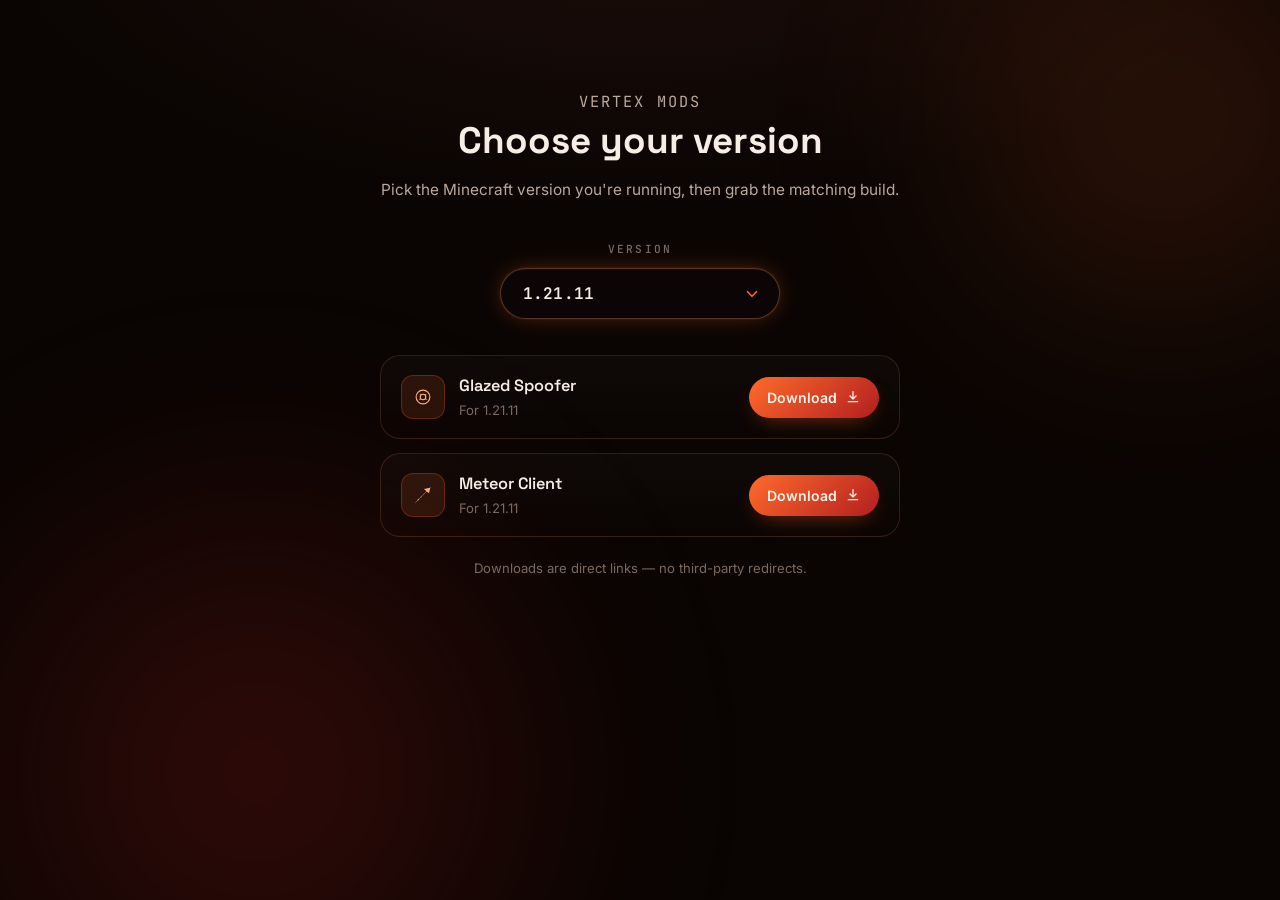
==== downloads.html @ 09768b28 "Add files via upload" ====
<!DOCTYPE html>
<html lang="en">
<head>
<meta charset="UTF-8">
<meta name="viewport" content="width=device-width, initial-scale=1.0">
<title>Vertex Mods — Downloads</title>
<meta name="description" content="Download Vertex Mods — pick your Minecraft version and grab the right build.">

<link rel="preconnect" href="https://fonts.googleapis.com">
<link rel="preconnect" href="https://fonts.gstatic.com" crossorigin>
<link href="https://fonts.googleapis.com/css2?family=Space+Grotesk:wght@500;600;700&family=Inter:wght@400;500;600;700&family=JetBrains+Mono:wght@500&display=swap" rel="stylesheet">

<style>
  :root{
    --bg:            #0a0503;
    --bg-elev:       #120907;
    --panel:         #0d0705;
    --pill-bg:       #0b0605;
    --ink:           #f6ede4;
    --ink-dim:       #baa89c;
    --ink-faint:     #7c6a60;

    --ember:         #ff6a2b;
    --ember-soft:    #ffb37a;
    --crimson:       #b21f1f;
    --gold:          #ffc46b;

    --line:          rgba(255,150,90,0.16);
    --line-strong:   rgba(255,150,90,0.32);

    --radius-l:      20px;
    --radius-m:      14px;
    --radius-pill:   999px;

    --ease:          cubic-bezier(.22,.61,.36,1);
    --font-display:  'Space Grotesk', system-ui, sans-serif;
    --font-body:     'Inter', system-ui, sans-serif;
    --font-mono:     'JetBrains Mono', monospace;
  }

  *,*::before,*::after{ box-sizing:border-box; }
  html,body{ height:100%; }
  body{
    margin:0;
    background:
      radial-gradient(ellipse 90% 55% at 50% -8%, #1c0d09 0%, var(--bg) 55%),
      var(--bg);
    color:var(--ink);
    font-family:var(--font-body);
    line-height:1.5;
    -webkit-font-smoothing:antialiased;
    display:flex;
    align-items:flex-start;
    justify-content:center;
    padding:min(10vh,90px) 20px 80px;
    overflow-x:hidden;
  }
  a{ color:inherit; text-decoration:none; }
  ::selection{ background:var(--ember); color:#1a0a04; }
  :focus-visible{
    outline:2px solid var(--ember-soft);
    outline-offset:3px;
    border-radius:6px;
  }

  /* faint ambient glow, purely decorative */
  body::before{
    content:'';
    position:fixed;
    inset:auto auto -20vw -10vw;
    width:60vw; height:60vw;
    background:radial-gradient(circle, var(--crimson) 0%, transparent 70%);
    opacity:0.28;
    filter:blur(100px);
    z-index:-1;
    pointer-events:none;
  }
  body::after{
    content:'';
    position:fixed;
    inset:-14vw -14vw auto auto;
    width:46vw; height:46vw;
    background:radial-gradient(circle, var(--ember) 0%, transparent 72%);
    opacity:0.18;
    filter:blur(100px);
    z-index:-1;
    pointer-events:none;
  }

  .page{
    width:100%;
    max-width:520px;
  }

  .page-head{
    text-align:center;
    margin-bottom:40px;
  }
  .eyebrow{
    font-family:var(--font-mono);
    font-size:0.72rem;
    letter-spacing:0.14em;
    text-transform:uppercase;
    color:var(--ember-soft);
    margin:0 0 12px;
  }
  .page-head h1{
    font-family:var(--font-display);
    font-weight:700;
    font-size:clamp(1.7rem, 4.5vw, 2.3rem);
    margin:0 0 10px;
  }
  .page-head p{
    color:var(--ink-dim);
    margin:0;
    font-size:0.96rem;
  }

  /* ============================================================
     Version selector
     ============================================================ */
  .version-block{
    position:relative;
    display:flex;
    flex-direction:column;
    align-items:center;
    margin-bottom:36px;
  }
  .version-label{
    font-family:var(--font-mono);
    font-size:0.7rem;
    font-weight:500;
    letter-spacing:0.18em;
    text-transform:uppercase;
    color:var(--ink-faint);
    margin:0 0 10px;
  }

  .version-pill{
    position:relative;
    display:flex;
    align-items:center;
    justify-content:space-between;
    gap:28px;
    width:100%;
    max-width:280px;
    padding:14px 18px 14px 22px;
    border-radius:var(--radius-pill);
    background:var(--pill-bg);
    border:1px solid var(--line-strong);
    box-shadow:
      0 0 0 1px rgba(255,110,50,0.05),
      0 0 24px -6px rgba(255,106,43,0.45),
      inset 0 1px 0 rgba(255,255,255,0.03);
    color:var(--ink);
    font-family:var(--font-body);
    font-weight:600;
    font-size:1rem;
    cursor:pointer;
    transition:border-color .25s var(--ease), box-shadow .3s var(--ease), transform .2s var(--ease);
  }
  .version-pill:hover{
    border-color:var(--ember-soft);
    box-shadow:
      0 0 0 1px rgba(255,110,50,0.08),
      0 0 32px -4px rgba(255,106,43,0.6),
      inset 0 1px 0 rgba(255,255,255,0.04);
  }
  .version-pill:active{ transform:scale(0.98); }
  .version-pill.is-open{
    border-color:var(--ember);
    box-shadow:
      0 0 0 1px rgba(255,110,50,0.12),
      0 0 36px -2px rgba(255,106,43,0.7),
      inset 0 1px 0 rgba(255,255,255,0.05);
  }

  .version-current{
    display:flex;
    align-items:baseline;
    gap:8px;
  }
  .version-current .v-number{
    font-family:var(--font-mono);
    letter-spacing:0.01em;
  }

  .chevron{
    flex-shrink:0;
    width:18px; height:18px;
    color:var(--ember);
    transition:transform .3s var(--ease);
  }
  .version-pill.is-open .chevron{
    transform:rotate(180deg);
  }

  .version-dropdown{
    position:absolute;
    top:calc(100% + 10px);
    left:50%;
    width:100%;
    max-width:280px;
    transform:translate(-50%, -8px) scale(0.96);
    background:var(--panel);
    border:1px solid var(--line-strong);
    border-radius:var(--radius-m);
    box-shadow:
      0 20px 50px -16px rgba(0,0,0,0.7),
      0 0 30px -10px rgba(255,106,43,0.35);
    padding:6px;
    opacity:0;
    visibility:hidden;
    pointer-events:none;
    transition:opacity .22s var(--ease), transform .22s var(--ease), visibility .22s;
    z-index:20;
  }
  .version-dropdown.is-open{
    opacity:1;
    visibility:visible;
    pointer-events:auto;
    transform:translate(-50%, 0) scale(1);
  }

  .version-option{
    display:flex;
    align-items:center;
    justify-content:space-between;
    width:100%;
    padding:11px 14px;
    border-radius:calc(var(--radius-m) - 4px);
    background:transparent;
    border:none;
    color:var(--ink-dim);
    font-family:var(--font-mono);
    font-size:0.92rem;
    text-align:left;
    cursor:pointer;
    transition:background .18s var(--ease), color .18s var(--ease);
  }
  .version-option:hover{
    background:rgba(255,110,50,0.1);
    color:var(--ink);
  }
  .version-option.is-selected{
    color:var(--ember-soft);
    background:rgba(255,110,50,0.08);
  }
  .version-option .check{
    width:16px; height:16px;
    color:var(--ember);
    opacity:0;
    transition:opacity .15s var(--ease);
  }
  .version-option.is-selected .check{ opacity:1; }

  /* ============================================================
     Download cards
     ============================================================ */
  .downloads{
    display:flex;
    flex-direction:column;
    gap:14px;
  }

  .download-card{
    display:flex;
    align-items:center;
    justify-content:space-between;
    gap:16px;
    padding:18px 20px;
    border-radius:var(--radius-l);
    background:linear-gradient(180deg, rgba(255,255,255,0.025), rgba(255,255,255,0.005));
    border:1px solid var(--line);
    transition:border-color .3s var(--ease), transform .3s var(--ease), box-shadow .3s var(--ease);
    animation:card-in .5s var(--ease) both;
  }
  .download-card:hover{
    border-color:var(--line-strong);
    transform:translateY(-2px);
    box-shadow:0 16px 40px -20px rgba(0,0,0,0.6);
  }

  @keyframes card-in{
    from{ opacity:0; transform:translateY(10px); }
    to{ opacity:1; transform:translateY(0); }
  }

  .download-info{
    display:flex;
    align-items:center;
    gap:14px;
    min-width:0;
  }
  .download-icon{
    flex-shrink:0;
    width:44px; height:44px;
    display:flex; align-items:center; justify-content:center;
    border-radius:12px;
    background:rgba(255,110,50,0.12);
    color:var(--ember-soft);
    box-shadow:inset 0 0 0 1px rgba(255,110,50,0.25);
  }
  .download-icon svg{ width:22px; height:22px; }

  .download-text h3{
    margin:0 0 2px;
    font-family:var(--font-display);
    font-size:1.02rem;
    font-weight:600;
  }
  .download-text p{
    margin:0;
    font-size:0.82rem;
    color:var(--ink-faint);
  }

  .download-action{
    flex-shrink:0;
    display:inline-flex;
    align-items:center;
    gap:8px;
    padding:10px 18px;
    border-radius:var(--radius-pill);
    font-family:var(--font-body);
    font-weight:600;
    font-size:0.88rem;
    background:linear-gradient(135deg, var(--ember), var(--crimson));
    color:#fff2e8;
    box-shadow:0 8px 22px -10px rgba(255,90,30,0.55);
    transition:transform .2s var(--ease), box-shadow .2s var(--ease), background .2s var(--ease);
    white-space:nowrap;
  }
  .download-action:hover{
    transform:translateY(-2px);
    box-shadow:0 12px 28px -10px rgba(255,90,30,0.75);
  }
  .download-action svg{ width:16px; height:16px; }

  .download-action.is-disabled{
    background:rgba(255,255,255,0.04);
    color:var(--ink-faint);
    box-shadow:none;
    cursor:not-allowed;
    pointer-events:none;
  }

  .note{
    margin-top:22px;
    text-align:center;
    font-size:0.82rem;
    color:var(--ink-faint);
  }

  @media (max-width:480px){
    .download-card{
      flex-direction:column;
      align-items:flex-start;
    }
    .download-action{ width:100%; justify-content:center; }
  }
</style>
</head>
<body>

<div class="page">

  <div class="page-head">
    <p class="eyebrow">Vertex Mods</p>
    <h1>Choose your version</h1>
    <p>Pick the Minecraft version you're running, then grab the matching build.</p>
  </div>

  <!-- VERSION SELECTOR -->
  <div class="version-block">
    <p class="version-label">Version</p>

    <button
      type="button"
      class="version-pill"
      id="versionPill"
      aria-haspopup="listbox"
      aria-expanded="false">
      <span class="version-current">
        <span class="v-number" id="currentVersion">1.21.11</span>
      </span>
      <svg class="chevron" viewBox="0 0 24 24" fill="none" aria-hidden="true">
        <path d="M6 9l6 6 6-6" stroke="currentColor" stroke-width="2.2" stroke-linecap="round" stroke-linejoin="round"/>
      </svg>
    </button>

    <div class="version-dropdown" id="versionDropdown" role="listbox" aria-label="Select version">
      <button type="button" class="version-option is-selected" role="option" aria-selected="true" data-version="1.21.11">
        <span>1.21.11</span>
        <svg class="check" viewBox="0 0 24 24" fill="none"><path d="M4 12.5l5 5L20 6" stroke="currentColor" stroke-width="2.4" stroke-linecap="round" stroke-linejoin="round"/></svg>
      </button>
      <button type="button" class="version-option" role="option" aria-selected="false" data-version="1.21.4">
        <span>1.21.4</span>
        <svg class="check" viewBox="0 0 24 24" fill="none"><path d="M4 12.5l5 5L20 6" stroke="currentColor" stroke-width="2.4" stroke-linecap="round" stroke-linejoin="round"/></svg>
      </button>
      <button type="button" class="version-option" role="option" aria-selected="false" data-version="26.1.2">
        <span>26.1.2</span>
        <svg class="check" viewBox="0 0 24 24" fill="none"><path d="M4 12.5l5 5L20 6" stroke="currentColor" stroke-width="2.4" stroke-linecap="round" stroke-linejoin="round"/></svg>
      </button>
    </div>
  </div>

  <!-- DOWNLOAD CARDS -->
  <div class="downloads">

    <div class="download-card">
      <div class="download-info">
        <div class="download-icon">
          <svg viewBox="0 0 48 48" fill="none" xmlns="http://www.w3.org/2000/svg">
            <circle cx="24" cy="24" r="15" stroke="currentColor" stroke-width="2.4"/>
            <circle cx="24" cy="24" r="6" stroke="currentColor" stroke-width="2.4"/>
            <circle cx="18" cy="18" r="1.3" fill="currentColor"/>
            <circle cx="30" cy="19" r="1.3" fill="currentColor"/>
            <circle cx="31" cy="29" r="1.3" fill="currentColor"/>
            <circle cx="17" cy="29" r="1.3" fill="currentColor"/>
          </svg>
        </div>
        <div class="download-text">
          <h3>Glazed Spoofer</h3>
          <p id="glazedMeta">For 1.21.11</p>
        </div>
      </div>
      <a class="download-action" id="glazedBtn" href="#" data-mod="Glazed Spoofer">
        <span id="glazedLabel">Download</span>
        <svg viewBox="0 0 24 24" fill="none"><path d="M12 4v11m0 0l-4.5-4.5M12 15l4.5-4.5M5 19h14" stroke="currentColor" stroke-width="2" stroke-linecap="round" stroke-linejoin="round"/></svg>
      </a>
    </div>

    <div class="download-card">
      <div class="download-info">
        <div class="download-icon">
          <svg viewBox="0 0 48 48" fill="none" xmlns="http://www.w3.org/2000/svg">
            <path d="M8 40 L40 8" stroke="currentColor" stroke-width="2" stroke-linecap="round" opacity="0.5"/>
            <path d="M40 8 L26 11 L37 20 Z" fill="currentColor"/>
            <circle cx="14" cy="34" r="2" fill="currentColor" opacity="0.6"/>
            <circle cx="20" cy="28" r="1.4" fill="currentColor" opacity="0.4"/>
          </svg>
        </div>
        <div class="download-text">
          <h3>Meteor Client</h3>
          <p id="meteorMeta">For 1.21.11</p>
        </div>
      </div>
      <a class="download-action" id="meteorBtn" href="#" data-mod="Meteor Client">
        <span id="meteorLabel">Download</span>
        <svg viewBox="0 0 24 24" fill="none"><path d="M12 4v11m0 0l-4.5-4.5M12 15l4.5-4.5M5 19h14" stroke="currentColor" stroke-width="2" stroke-linecap="round" stroke-linejoin="round"/></svg>
      </a>
    </div>

  </div>

  <p class="note">Downloads are direct links — no third-party redirects.</p>

</div>

<script>
(function(){
  "use strict";

  // ----------------------------------------------------------
  // Data: download links per version. `null` = not yet available.
  // ----------------------------------------------------------
  const VERSIONS = {
    "1.21.11": {
      glazed: "https://drive.google.com/uc?export=download&id=1bz_4yasl8psfVGVjFgmHKtCRx3Q2ekTz",
      meteor: "https://drive.google.com/uc?export=download&id=1RMzQUQhiDYRKS0xuBY42j_QFdehZg5KE"
    },
    "1.21.4": {
      glazed: "https://drive.google.com/uc?export=download&id=1M7OE42bwj79OCcnZneToAEacbNvRND6-",
      meteor: "https://drive.google.com/uc?export=download&id=1YRO8eEI4bwlq3WKF9J5ExbaQzMV_ZFCK"
    },
    "26.1.2": {
      glazed: "https://drive.google.com/uc?export=download&id=1WBCewxGEShjSPOQXJz-F7bfCKAK5tMKJ",
      meteor: "https://drive.google.com/uc?export=download&id=1LITAHJlJC2-2rNwuXVXX9HnN63jA2XA4"
    }
  };

  const DEFAULT_VERSION = "1.21.11";

  const pill         = document.getElementById('versionPill');
  const dropdown      = document.getElementById('versionDropdown');
  const currentLabel  = document.getElementById('currentVersion');
  const options        = Array.from(dropdown.querySelectorAll('.version-option'));

  const glazedBtn   = document.getElementById('glazedBtn');
  const glazedLabel = document.getElementById('glazedLabel');
  const glazedMeta  = document.getElementById('glazedMeta');

  const meteorBtn   = document.getElementById('meteorBtn');
  const meteorLabel = document.getElementById('meteorLabel');
  const meteorMeta  = document.getElementById('meteorMeta');

  function setDownload(btn, labelEl, metaEl, url, version){
    metaEl.textContent = `For ${version}`;
    if (url){
      btn.href = url;
      btn.removeAttribute('aria-disabled');
      btn.classList.remove('is-disabled');
      labelEl.textContent = 'Download';
    } else {
      btn.href = '#';
      btn.setAttribute('aria-disabled', 'true');
      btn.classList.add('is-disabled');
      labelEl.textContent = 'Coming soon';
    }
  }

  function applyVersion(version){
    const data = VERSIONS[version] || VERSIONS[DEFAULT_VERSION];
    currentLabel.textContent = version;

    options.forEach(opt => {
      const isSelected = opt.dataset.version === version;
      opt.classList.toggle('is-selected', isSelected);
      opt.setAttribute('aria-selected', isSelected ? 'true' : 'false');
    });

    setDownload(glazedBtn, glazedLabel, glazedMeta, data.glazed, version);
    setDownload(meteorBtn, meteorLabel, meteorMeta, data.meteor, version);
  }

  function openDropdown(){
    dropdown.classList.add('is-open');
    pill.classList.add('is-open');
    pill.setAttribute('aria-expanded', 'true');
  }

  function closeDropdown(){
    dropdown.classList.remove('is-open');
    pill.classList.remove('is-open');
    pill.setAttribute('aria-expanded', 'false');
  }

  pill.addEventListener('click', () => {
    const isOpen = dropdown.classList.contains('is-open');
    if (isOpen) closeDropdown(); else openDropdown();
  });

  options.forEach(opt => {
    opt.addEventListener('click', () => {
      applyVersion(opt.dataset.version);
      closeDropdown();
      pill.focus();
    });
  });

  document.addEventListener('click', (e) => {
    if (!e.target.closest('.version-block')){
      closeDropdown();
    }
  });

  document.addEventListener('keydown', (e) => {
    if (e.key === 'Escape') closeDropdown();
  });

  // disabled placeholder buttons shouldn't navigate
  [glazedBtn, meteorBtn].forEach(btn => {
    btn.addEventListener('click', (e) => {
      if (btn.classList.contains('is-disabled')){
        e.preventDefault();
      }
    });
  });

  // init
  applyVersion(DEFAULT_VERSION);
})();
</script>

</body>
</html>
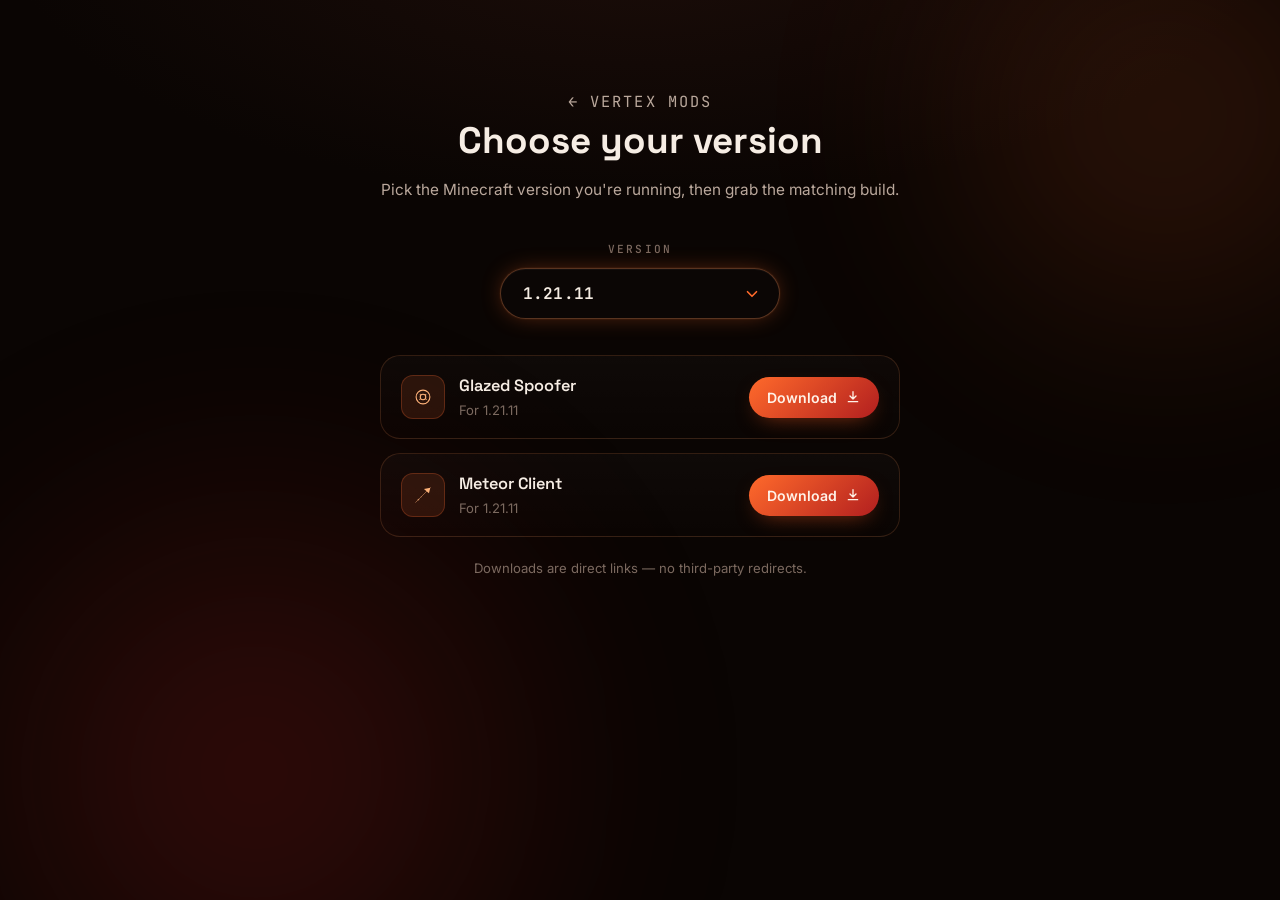
==== commit 50727fcc: "Add files via upload" ====
--- a/downloads.html
+++ b/downloads.html
@@ -366,7 +366,7 @@
 <div class="page">
 
   <div class="page-head">
-    <p class="eyebrow">Vertex Mods</p>
+    <p class="eyebrow"><a href="index.html" style="color:inherit;">← Vertex Mods</a></p>
     <h1>Choose your version</h1>
     <p>Pick the Minecraft version you're running, then grab the matching build.</p>
   </div>
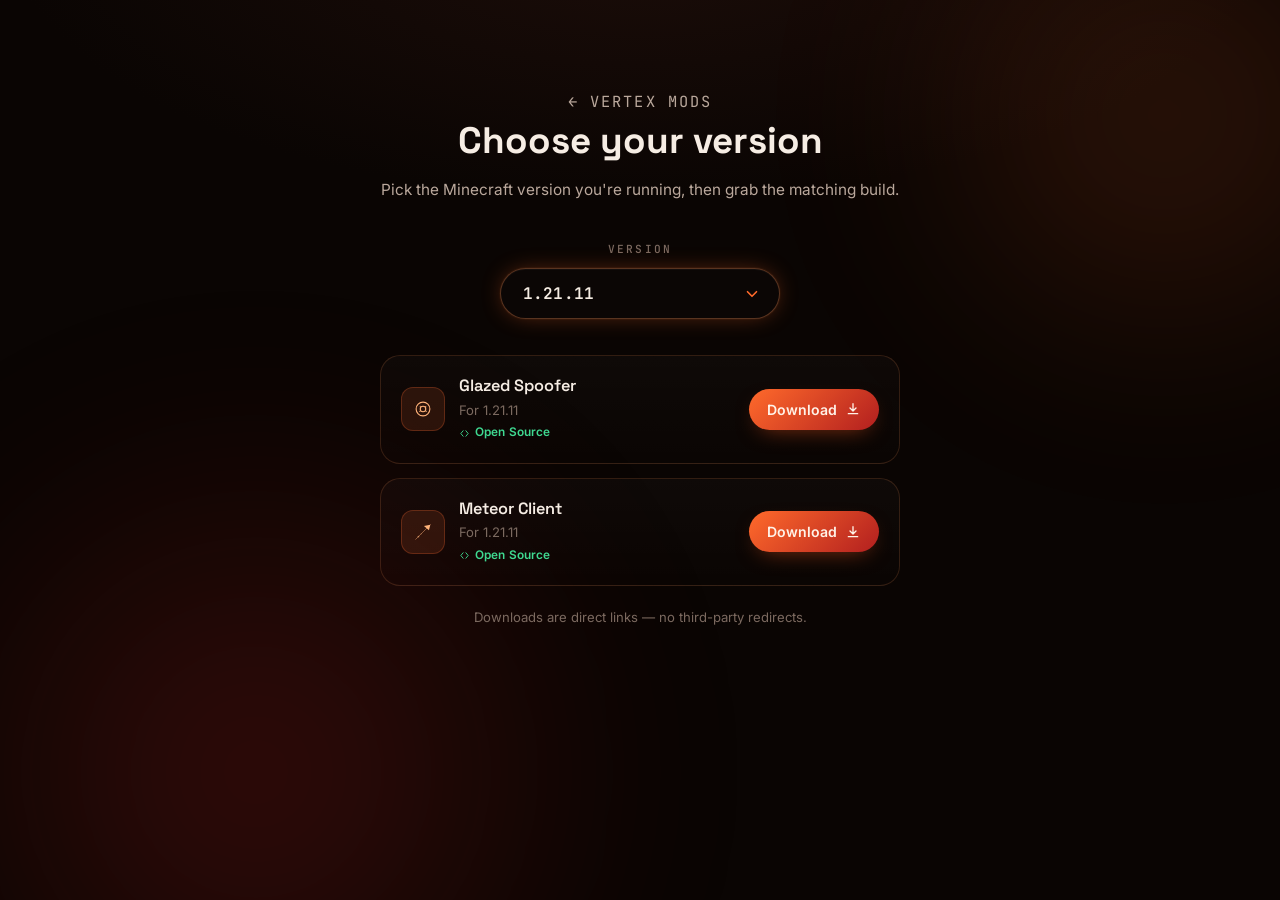
==== commit 1603bf83: "Add files via upload" ====
--- a/downloads.html
+++ b/downloads.html
@@ -24,6 +24,8 @@
     --ember-soft:    #ffb37a;
     --crimson:       #b21f1f;
     --gold:          #ffc46b;
+    --ok:            #1eaa63;
+    --ok-soft:       #3fd991;
 
     --line:          rgba(255,150,90,0.16);
     --line-strong:   rgba(255,150,90,0.32);
@@ -314,6 +316,17 @@
     font-size:0.82rem;
     color:var(--ink-faint);
   }
+  .oss-badge{
+    display:inline-flex;
+    align-items:center;
+    gap:5px;
+    margin-top:4px;
+    font-size:0.74rem;
+    font-weight:600;
+    letter-spacing:0.01em;
+    color:var(--ok-soft);
+  }
+  .oss-badge svg{ width:11px; height:11px; }
 
   .download-action{
     flex-shrink:0;
@@ -359,9 +372,43 @@
     }
     .download-action{ width:100%; justify-content:center; }
   }
+
+  /* ---------------- Loading screen ---------------- */
+  .load-screen{position:fixed;inset:0;z-index:999;display:flex;align-items:center;justify-content:center;background:radial-gradient(ellipse 120% 80% at 50% 40%,#1a0d1f 0%,#0a0503 60%);animation:load-screen-out 1.1s cubic-bezier(.22,.61,.36,1) forwards;}
+  @keyframes load-screen-out{0%,55%{opacity:1;visibility:visible;}100%{opacity:0;visibility:hidden;pointer-events:none;}}
+  .load-inner{display:flex;flex-direction:column;align-items:center;gap:20px;}
+  .load-mark{width:44px;height:44px;display:block;animation:load-pulse .9s ease-in-out infinite;filter:drop-shadow(0 0 18px rgba(255,140,70,.55));}
+  @keyframes load-pulse{0%,100%{transform:scale(1);opacity:.82;}50%{transform:scale(1.14);opacity:1;}}
+  .load-text{margin:0;font-family:'Space Grotesk',system-ui,sans-serif;font-weight:700;font-size:.95rem;letter-spacing:.04em;color:#f6ede4;}
+  .load-text em{font-style:normal;color:#ffb37a;}
+  .load-bar{width:120px;height:4px;border-radius:999px;background:rgba(255,180,130,.14);overflow:hidden;}
+  .load-bar span{display:block;height:100%;width:36%;border-radius:999px;background:linear-gradient(90deg,#ffc46b,#ff6a2b);animation:load-sweep .7s ease-in-out infinite;}
+  @keyframes load-sweep{0%{transform:translateX(-120%);}100%{transform:translateX(300%);}}
+  @media (prefers-reduced-motion: reduce){
+    .load-screen{animation-duration:.01ms;animation-delay:0s;}
+    .load-mark,.load-bar span{animation:none;}
+  }
 </style>
 </head>
 <body>
+
+<!-- Loading screen -->
+<div id="loadScreen" class="load-screen" aria-hidden="true">
+  <div class="load-inner">
+    <svg class="load-mark" width="44" height="44" viewBox="0 0 32 32" fill="none" xmlns="http://www.w3.org/2000/svg">
+      <path d="M16 2L4 22h8l-2 8 14-20h-8l0-8z" fill="url(#loadGrad)"/>
+      <defs>
+        <linearGradient id="loadGrad" x1="4" y1="2" x2="24" y2="30" gradientUnits="userSpaceOnUse">
+          <stop stop-color="#FFC46B"/>
+          <stop offset="0.55" stop-color="#FF6A2B"/>
+          <stop offset="1" stop-color="#B21F1F"/>
+        </linearGradient>
+      </defs>
+    </svg>
+    <p class="load-text">VERTEX <em>MODS</em></p>
+    <div class="load-bar"><span></span></div>
+  </div>
+</div>
 
 <div class="page">
 
@@ -423,6 +470,7 @@
         <div class="download-text">
           <h3>Glazed Spoofer</h3>
           <p id="glazedMeta">For 1.21.11</p>
+          <span class="oss-badge"><svg viewBox="0 0 24 24" fill="none"><path d="M9 6l-5 6 5 6M15 6l5 6-5 6" stroke="currentColor" stroke-width="2" stroke-linecap="round" stroke-linejoin="round"/></svg> Open Source</span>
         </div>
       </div>
       <a class="download-action" id="glazedBtn" href="#" data-mod="Glazed Spoofer">
@@ -444,6 +492,7 @@
         <div class="download-text">
           <h3>Meteor Client</h3>
           <p id="meteorMeta">For 1.21.11</p>
+          <span class="oss-badge"><svg viewBox="0 0 24 24" fill="none"><path d="M9 6l-5 6 5 6M15 6l5 6-5 6" stroke="currentColor" stroke-width="2" stroke-linecap="round" stroke-linejoin="round"/></svg> Open Source</span>
         </div>
       </div>
       <a class="download-action" id="meteorBtn" href="#" data-mod="Meteor Client">
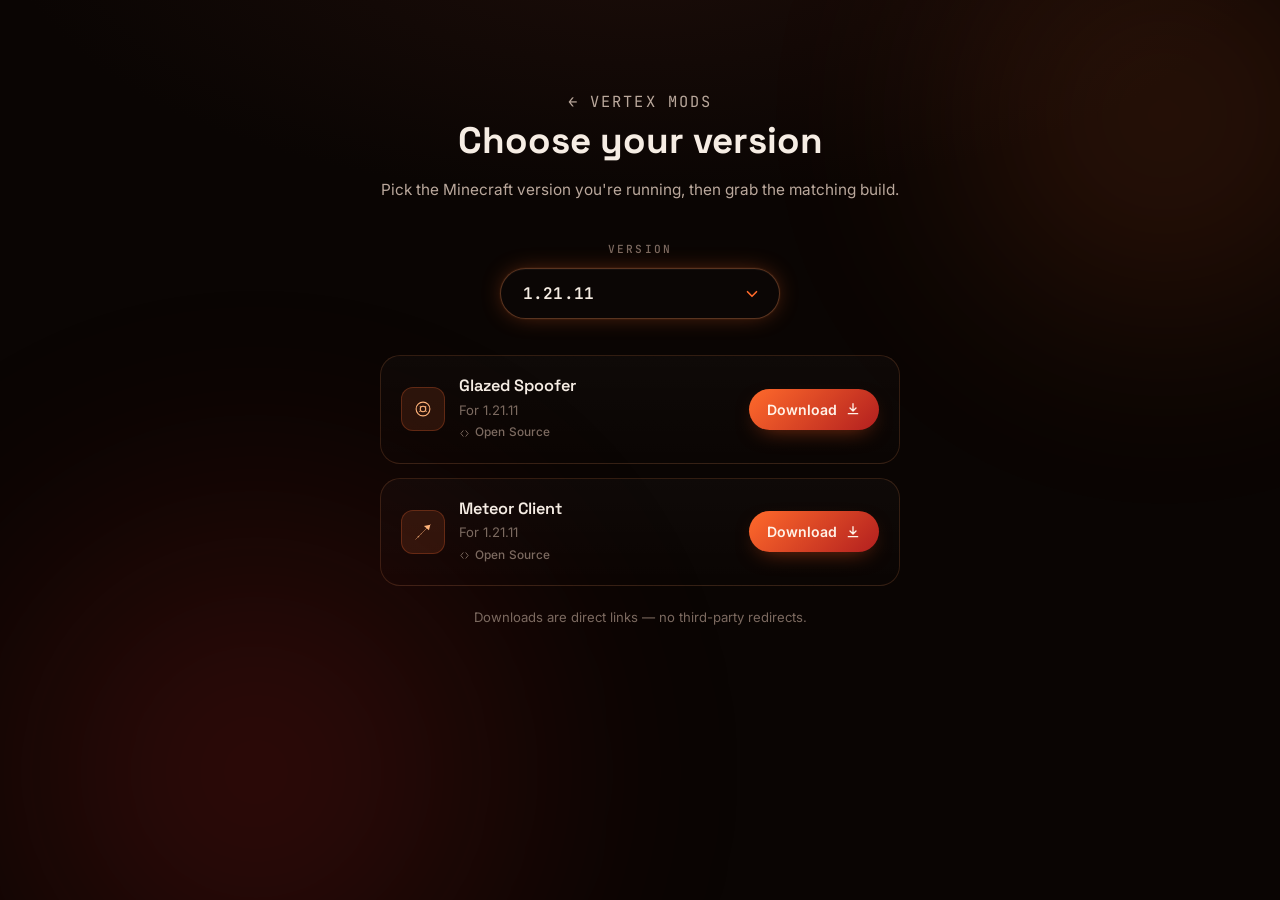
==== commit fa4cc89b: "Add files via upload" ====
--- a/downloads.html
+++ b/downloads.html
@@ -322,9 +322,9 @@
     gap:5px;
     margin-top:4px;
     font-size:0.74rem;
-    font-weight:600;
+    font-weight:500;
     letter-spacing:0.01em;
-    color:var(--ok-soft);
+    color:var(--ink-faint);
   }
   .oss-badge svg{ width:11px; height:11px; }
 
